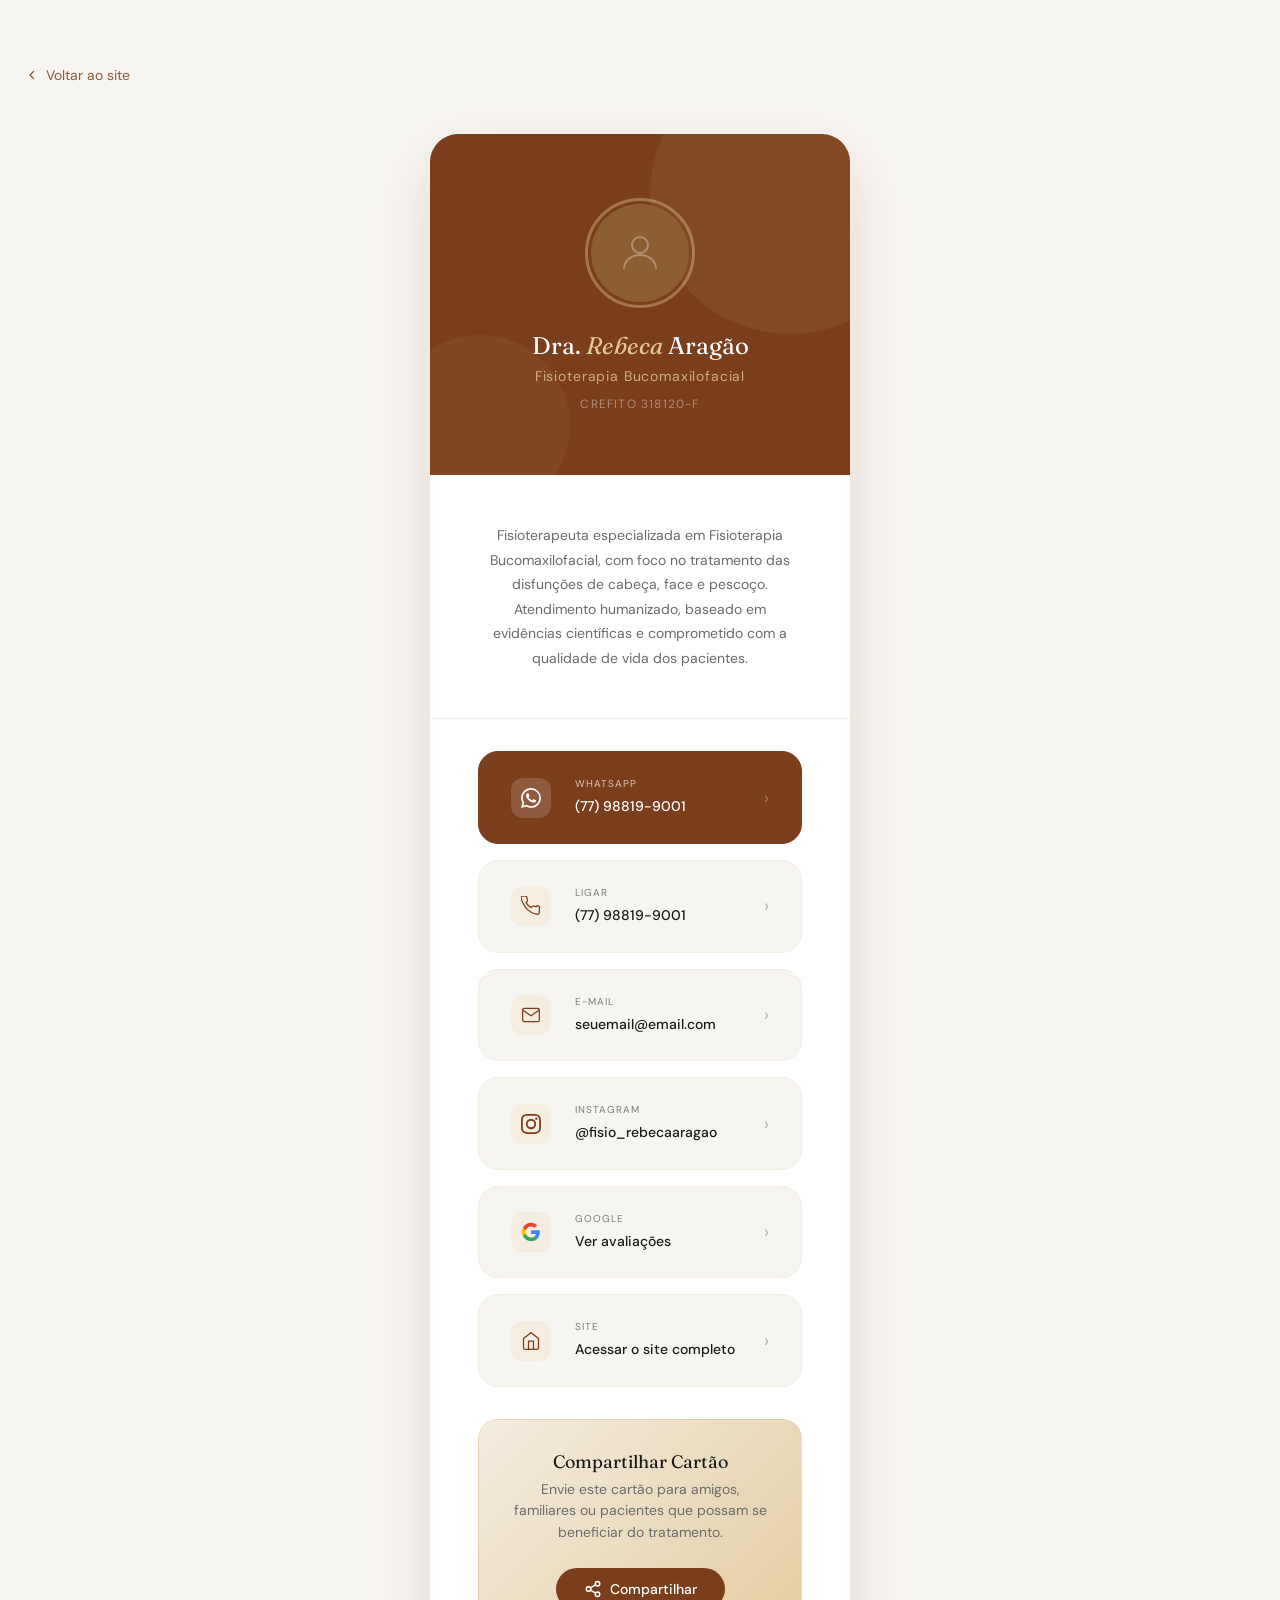
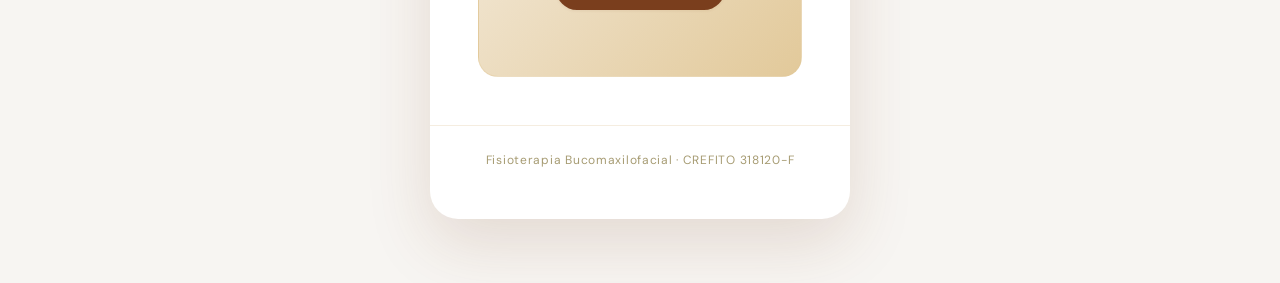
==== cartao.html @ 88ac9af7 "amostra 1" ====
<!DOCTYPE html>
<html lang="pt-BR">
<head>
  <meta charset="UTF-8" />
  <meta name="viewport" content="width=device-width, initial-scale=1.0" />
  <title>Cartão de Visita — Dra. Rebeca Aragão</title>
  <meta name="description" content="Cartão de visita virtual da Dra. Rebeca Aragão, fisioterapeuta especialista em Fisioterapia Bucomaxilofacial." />
  <link rel="preconnect" href="https://fonts.googleapis.com" />
  <link rel="preconnect" href="https://fonts.gstatic.com" crossorigin />
  <link rel="stylesheet" href="css/style.css" />

  <style>
    /* ---- Layout da página ---- */
    .card-page {
      min-height: 100svh;
      background: var(--cinza-claro);
      display: flex;
      flex-direction: column;
      align-items: center;
      justify-content: flex-start;
      padding: var(--space-2xl) var(--space-md);
    }

    .card-back {
      display: inline-flex;
      align-items: center;
      gap: 6px;
      font-size: var(--text-sm);
      color: var(--marrom-medio);
      margin-bottom: var(--space-xl);
      transition: color var(--transition-fast);
      align-self: flex-start;
    }
    .card-back:hover { color: var(--marrom); }
    .card-back svg { width: 16px; height: 16px; }

    /* ---- Card principal ---- */
    .vcard {
      width: 100%;
      max-width: 420px;
      background: var(--branco);
      border-radius: 28px;
      overflow: hidden;
      box-shadow: var(--shadow-xl);
    }

    /* Cabeçalho com foto */
    .vcard__header {
      background: var(--marrom);
      position: relative;
      padding: var(--space-2xl) var(--space-xl) 60px;
      text-align: center;
      overflow: hidden;
    }
    .vcard__header::before {
      content: '';
      position: absolute;
      top: -80px; right: -80px;
      width: 280px; height: 280px;
      border-radius: 50%;
      background: rgba(226,201,154,.08);
    }
    .vcard__header::after {
      content: '';
      position: absolute;
      bottom: -40px; left: -40px;
      width: 180px; height: 180px;
      border-radius: 50%;
      background: rgba(226,201,154,.06);
    }

    .vcard__photo-ring {
      width: 110px; height: 110px;
      border-radius: 50%;
      border: 3px solid rgba(226,201,154,.4);
      padding: 3px;
      margin: 0 auto var(--space-md);
      position: relative;
      z-index: 1;
    }
    .vcard__photo {
      width: 100%; height: 100%;
      border-radius: 50%;
      object-fit: cover;
      object-position: top center;
      background: var(--marrom-medio);
      display: flex; align-items: center; justify-content: center;
      overflow: hidden;
    }
    .vcard__photo-placeholder {
      width: 100%; height: 100%;
      display: flex; align-items: center; justify-content: center;
      color: rgba(255,255,255,.3);
    }
    .vcard__photo-placeholder svg { width: 48px; height: 48px; }

    .vcard__name {
      font-family: var(--font-titulo);
      font-size: var(--text-2xl);
      font-weight: 400;
      color: var(--branco);
      margin-bottom: 4px;
      position: relative; z-index: 1;
    }
    .vcard__name em { font-style: italic; color: var(--bege); }

    .vcard__spec {
      font-size: var(--text-sm);
      color: rgba(226,201,154,.8);
      letter-spacing: .06em;
      position: relative; z-index: 1;
      margin-bottom: 6px;
    }
    .vcard__crefito {
      font-size: var(--text-xs);
      color: rgba(255,255,255,.4);
      letter-spacing: .1em;
      position: relative; z-index: 1;
    }

    /* Bio */
    .vcard__bio {
      padding: var(--space-xl);
      border-bottom: 1px solid var(--bege-claro);
    }
    .vcard__bio p {
      font-size: var(--text-sm);
      color: var(--cinza-texto);
      line-height: 1.75;
      text-align: center;
    }

    /* Ações de contato */
    .vcard__actions {
      padding: var(--space-lg) var(--space-xl);
      display: flex;
      flex-direction: column;
      gap: var(--space-sm);
    }

    .vcard__btn {
      display: flex;
      align-items: center;
      gap: var(--space-md);
      padding: var(--space-md) var(--space-lg);
      border-radius: var(--radius-lg);
      border: 1px solid var(--bege-claro);
      background: var(--cinza-claro);
      transition: all var(--transition-normal);
      cursor: pointer;
      text-decoration: none;
      color: var(--preto-suave);
      width: 100%;
    }
    .vcard__btn:hover {
      background: var(--bege-claro);
      border-color: var(--bege);
      transform: translateY(-1px);
      box-shadow: var(--shadow-sm);
    }
    .vcard__btn--primary {
      background: var(--marrom);
      border-color: var(--marrom);
      color: var(--branco);
    }
    .vcard__btn--primary:hover {
      background: var(--marrom-medio);
      border-color: var(--marrom-medio);
    }

    .vcard__btn-icon {
      width: 40px; height: 40px;
      border-radius: var(--radius-md);
      display: flex; align-items: center; justify-content: center;
      flex-shrink: 0;
      background: rgba(255,255,255,.15);
    }
    .vcard__btn--primary .vcard__btn-icon { background: rgba(255,255,255,.15); }
    .vcard__btn:not(.vcard__btn--primary) .vcard__btn-icon {
      background: var(--bege-claro);
      color: var(--marrom);
    }
    .vcard__btn-icon svg { width: 20px; height: 20px; }

    .vcard__btn-text { flex: 1; text-align: left; }
    .vcard__btn-label {
      font-size: 10px;
      text-transform: uppercase;
      letter-spacing: .1em;
      opacity: .55;
      display: block;
      margin-bottom: 1px;
    }
    .vcard__btn--primary .vcard__btn-label { opacity: .7; }
    .vcard__btn-value {
      font-size: var(--text-sm);
      font-weight: 500;
    }
    .vcard__btn-arrow {
      opacity: .3;
      font-size: var(--text-lg);
      line-height: 1;
    }

    /* Seção compartilhar */
    .vcard__share {
      margin: 0 var(--space-xl) var(--space-xl);
      background: linear-gradient(135deg, var(--bege-claro), var(--bege));
      border-radius: var(--radius-lg);
      padding: var(--space-lg);
      text-align: center;
      border: 1px solid rgba(226,201,154,.4);
    }
    .vcard__share-title {
      font-family: var(--font-titulo);
      font-size: var(--text-lg);
      font-weight: 400;
      color: var(--preto-suave);
      margin-bottom: 6px;
    }
    .vcard__share-sub {
      font-size: var(--text-sm);
      color: var(--cinza-texto);
      margin-bottom: var(--space-md);
      line-height: 1.55;
    }
    .vcard__share-btn {
      background: var(--marrom);
      color: var(--branco);
      border: none;
      border-radius: var(--radius-full);
      padding: .75rem 1.75rem;
      font-family: var(--font-texto);
      font-size: var(--text-sm);
      font-weight: 500;
      cursor: pointer;
      display: inline-flex;
      align-items: center;
      gap: 8px;
      transition: all var(--transition-normal);
      box-shadow: var(--shadow-sm);
    }
    .vcard__share-btn:hover { background: var(--marrom-medio); transform: translateY(-1px); }
    .vcard__share-btn svg { width: 18px; height: 18px; }

    .vcard__copy-feedback {
      font-size: var(--text-xs);
      color: var(--marrom);
      margin-top: var(--space-sm);
      min-height: 18px;
      transition: opacity var(--transition-normal);
    }

    /* Rodapé do card */
    .vcard__footer {
      text-align: center;
      padding: var(--space-md) var(--space-xl) var(--space-xl);
      border-top: 1px solid var(--bege-claro);
    }
    .vcard__footer p {
      font-size: var(--text-xs);
      color: var(--oliva);
      letter-spacing: .06em;
    }
  </style>
</head>
<body>

<div class="card-page">

  <!-- Voltar -->
  <a href="index.html" class="card-back">
    <svg viewBox="0 0 24 24" fill="none" stroke="currentColor" stroke-width="2">
      <polyline points="15 18 9 12 15 6"/>
    </svg>
    Voltar ao site
  </a>

  <!-- Card -->
  <div class="vcard">

    <!-- Cabeçalho -->
    <div class="vcard__header">
      <div class="vcard__photo-ring">
        <div class="vcard__photo">
          <!--
            ════════════════════════════════════════════
            FOTO DO CARTÃO
            Substitua o <div> abaixo por:

            <img src="assets/images/foto-hero.jpg"
                 alt="Dra. Rebeca Aragão"
                 style="width:100%;height:100%;object-fit:cover;border-radius:50%;" />
            ════════════════════════════════════════════
          -->
          <div class="vcard__photo-placeholder">
            <svg viewBox="0 0 24 24" fill="none" stroke="currentColor" stroke-width="1">
              <circle cx="12" cy="8" r="4"/><path d="M4 20c0-4 3.6-7 8-7s8 3 8 7"/>
            </svg>
          </div>
        </div>
      </div>
      <h1 class="vcard__name">Dra. <em>Rebeca</em> Aragão</h1>
      <p class="vcard__spec">Fisioterapia Bucomaxilofacial</p>
      <p class="vcard__crefito">CREFITO 318120-F</p>
    </div>

    <!-- Bio -->
    <div class="vcard__bio">
      <p>
        Fisioterapeuta especializada em Fisioterapia Bucomaxilofacial, com foco no tratamento
        das disfunções de cabeça, face e pescoço. Atendimento humanizado, baseado em evidências
        científicas e comprometido com a qualidade de vida dos pacientes.
      </p>
    </div>

    <!-- Ações -->
    <div class="vcard__actions">

      <a href="http://wa.me/5577988199001" target="_blank" rel="noopener noreferrer"
         class="vcard__btn vcard__btn--primary">
        <div class="vcard__btn-icon">
          <svg viewBox="0 0 24 24" fill="white"><path d="M17.472 14.382c-.297-.149-1.758-.867-2.03-.967-.273-.099-.471-.148-.67.15-.197.297-.767.966-.94 1.164-.173.199-.347.223-.644.075-.297-.15-1.255-.463-2.39-1.475-.883-.788-1.48-1.761-1.653-2.059-.173-.297-.018-.458.13-.606.134-.133.298-.347.446-.52.149-.174.198-.298.298-.497.099-.198.05-.371-.025-.52-.075-.149-.669-1.612-.916-2.207-.242-.579-.487-.5-.669-.51-.173-.008-.371-.01-.57-.01-.198 0-.52.074-.792.372-.272.297-1.04 1.016-1.04 2.479 0 1.462 1.065 2.875 1.213 3.074.149.198 2.096 3.2 5.077 4.487.709.306 1.262.489 1.694.625.712.227 1.36.195 1.871.118.571-.085 1.758-.719 2.006-1.413.248-.694.248-1.289.173-1.413-.074-.124-.272-.198-.57-.347m-5.421 7.403h-.004a9.87 9.87 0 01-5.031-1.378l-.361-.214-3.741.982.998-3.648-.235-.374a9.86 9.86 0 01-1.51-5.26c.001-5.45 4.436-9.884 9.888-9.884 2.64 0 5.122 1.03 6.988 2.898a9.825 9.825 0 012.893 6.994c-.003 5.45-4.437 9.884-9.885 9.884m8.413-18.297A11.815 11.815 0 0012.05 0C5.495 0 .16 5.335.157 11.892c0 2.096.547 4.142 1.588 5.945L.057 24l6.305-1.654a11.882 11.882 0 005.683 1.448h.005c6.554 0 11.89-5.335 11.893-11.893a11.821 11.821 0 00-3.48-8.413z"/></svg>
        </div>
        <div class="vcard__btn-text">
          <span class="vcard__btn-label">WhatsApp</span>
          <span class="vcard__btn-value">(77) 98819-9001</span>
        </div>
        <span class="vcard__btn-arrow">›</span>
      </a>

      <a href="tel:77988199001" class="vcard__btn">
        <div class="vcard__btn-icon">
          <svg viewBox="0 0 24 24" fill="none" stroke="currentColor" stroke-width="1.5"><path d="M22 16.92v3a2 2 0 01-2.18 2 19.79 19.79 0 01-8.63-3.07A19.5 19.5 0 013.07 9.81 19.79 19.79 0 01.01 1.18 2 2 0 012 0h3a2 2 0 012 1.72c.127.96.361 1.903.7 2.81a2 2 0 01-.45 2.11L6.09 7.91a16 16 0 006 6l1.27-1.27a2 2 0 012.11-.45c.907.339 1.85.573 2.81.7A2 2 0 0122 14.92v2z"/></svg>
        </div>
        <div class="vcard__btn-text">
          <span class="vcard__btn-label">Ligar</span>
          <span class="vcard__btn-value">(77) 98819-9001</span>
        </div>
        <span class="vcard__btn-arrow">›</span>
      </a>

      <a href="mailto:seuemail@email.com" class="vcard__btn">
        <div class="vcard__btn-icon">
          <svg viewBox="0 0 24 24" fill="none" stroke="currentColor" stroke-width="1.5"><path d="M4 4h16c1.1 0 2 .9 2 2v12c0 1.1-.9 2-2 2H4c-1.1 0-2-.9-2-2V6c0-1.1.9-2 2-2z"/><polyline points="22,6 12,13 2,6"/></svg>
        </div>
        <div class="vcard__btn-text">
          <span class="vcard__btn-label">E-mail</span>
          <span class="vcard__btn-value">seuemail@email.com</span><!-- ← substitua -->
        </div>
        <span class="vcard__btn-arrow">›</span>
      </a>

      <a href="https://instagram.com/fisio_rebecaaragao" target="_blank" rel="noopener noreferrer" class="vcard__btn">
        <div class="vcard__btn-icon">
          <svg viewBox="0 0 24 24" fill="currentColor"><path d="M12 2.163c3.204 0 3.584.012 4.85.07 3.252.148 4.771 1.691 4.919 4.919.058 1.265.069 1.645.069 4.849 0 3.205-.012 3.584-.069 4.849-.149 3.225-1.664 4.771-4.919 4.919-1.266.058-1.644.07-4.85.07-3.204 0-3.584-.012-4.849-.07-3.26-.149-4.771-1.699-4.919-4.92-.058-1.265-.07-1.644-.07-4.849 0-3.204.013-3.583.07-4.849.149-3.227 1.664-4.771 4.919-4.919 1.266-.057 1.645-.069 4.849-.069zM12 0C8.741 0 8.333.014 7.053.072 2.695.272.273 2.69.073 7.052.014 8.333 0 8.741 0 12c0 3.259.014 3.668.072 4.948.2 4.358 2.618 6.78 6.98 6.98C8.333 23.986 8.741 24 12 24c3.259 0 3.668-.014 4.948-.072 4.354-.2 6.782-2.618 6.979-6.98.059-1.28.073-1.689.073-4.948 0-3.259-.014-3.667-.072-4.947-.196-4.354-2.617-6.78-6.979-6.98C15.668.014 15.259 0 12 0zm0 5.838a6.162 6.162 0 100 12.324 6.162 6.162 0 000-12.324zM12 16a4 4 0 110-8 4 4 0 010 8zm6.406-11.845a1.44 1.44 0 100 2.881 1.44 1.44 0 000-2.881z"/></svg>
        </div>
        <div class="vcard__btn-text">
          <span class="vcard__btn-label">Instagram</span>
          <span class="vcard__btn-value">@fisio_rebecaaragao</span>
        </div>
        <span class="vcard__btn-arrow">›</span>
      </a>

      <a href="https://share.google/x750evJ98upDAzn2G" target="_blank" rel="noopener noreferrer" class="vcard__btn">
        <div class="vcard__btn-icon">
          <svg viewBox="0 0 24 24" fill="currentColor"><path d="M22.56 12.25c0-.78-.07-1.53-.2-2.25H12v4.26h5.92c-.26 1.37-1.04 2.53-2.21 3.31v2.77h3.57c2.08-1.92 3.28-4.74 3.28-8.09z" fill="#4285F4"/><path d="M12 23c2.97 0 5.46-.98 7.28-2.66l-3.57-2.77c-.98.66-2.23 1.06-3.71 1.06-2.86 0-5.29-1.93-6.16-4.53H2.18v2.84C3.99 20.53 7.7 23 12 23z" fill="#34A853"/><path d="M5.84 14.09c-.22-.66-.35-1.36-.35-2.09s.13-1.43.35-2.09V7.07H2.18C1.43 8.55 1 10.22 1 12s.43 3.45 1.18 4.93l3.66-2.84z" fill="#FBBC05"/><path d="M12 5.38c1.62 0 3.06.56 4.21 1.64l3.15-3.15C17.45 2.09 14.97 1 12 1 7.7 1 3.99 3.47 2.18 7.07l3.66 2.84c.87-2.6 3.3-4.53 6.16-4.53z" fill="#EA4335"/></svg>
        </div>
        <div class="vcard__btn-text">
          <span class="vcard__btn-label">Google</span>
          <span class="vcard__btn-value">Ver avaliações</span>
        </div>
        <span class="vcard__btn-arrow">›</span>
      </a>

      <a href="index.html" class="vcard__btn">
        <div class="vcard__btn-icon">
          <svg viewBox="0 0 24 24" fill="none" stroke="currentColor" stroke-width="1.5"><path d="M3 9l9-7 9 7v11a2 2 0 01-2 2H5a2 2 0 01-2-2z"/><polyline points="9 22 9 12 15 12 15 22"/></svg>
        </div>
        <div class="vcard__btn-text">
          <span class="vcard__btn-label">Site</span>
          <span class="vcard__btn-value">Acessar o site completo</span>
        </div>
        <span class="vcard__btn-arrow">›</span>
      </a>

    </div><!-- /vcard__actions -->

    <!-- Compartilhar -->
    <div class="vcard__share">
      <h2 class="vcard__share-title">Compartilhar Cartão</h2>
      <p class="vcard__share-sub">
        Envie este cartão para amigos, familiares ou pacientes que possam se beneficiar do tratamento.
      </p>
      <button class="vcard__share-btn" id="share-btn" aria-label="Compartilhar cartão">
        <svg viewBox="0 0 24 24" fill="none" stroke="currentColor" stroke-width="2">
          <circle cx="18" cy="5" r="3"/><circle cx="6" cy="12" r="3"/><circle cx="18" cy="19" r="3"/>
          <line x1="8.59" y1="13.51" x2="15.42" y2="17.49"/>
          <line x1="15.41" y1="6.51" x2="8.59" y2="10.49"/>
        </svg>
        Compartilhar
      </button>
      <p class="vcard__copy-feedback" id="copy-feedback" aria-live="polite"></p>
    </div>

    <!-- Rodapé do card -->
    <div class="vcard__footer">
      <p>Fisioterapia Bucomaxilofacial · CREFITO 318120-F</p>
    </div>

  </div><!-- /vcard -->

</div><!-- /card-page -->

<script>
  const shareBtn = document.getElementById('share-btn');
  const feedback = document.getElementById('copy-feedback');
  // URL deste cartão — substitua pela URL real
  const cardUrl  = 'https://www.seusite.com.br/cartao.html';

  shareBtn.addEventListener('click', async () => {
    // Web Share API (nativa do celular)
    if (navigator.share) {
      try {
        await navigator.share({
          title: 'Dra. Rebeca Aragão — Fisioterapia Bucomaxilofacial',
          text:  'Conheça o cartão de visita virtual da Dra. Rebeca Aragão, especialista em Fisioterapia Bucomaxilofacial.',
          url:   cardUrl,
        });
      } catch (e) {
        // Usuário cancelou — silencioso
      }
      return;
    }

    // Fallback: copiar link
    try {
      await navigator.clipboard.writeText(cardUrl);
      feedback.textContent = '✓ Link copiado! Agora é só colar e compartilhar.';
    } catch {
      // Fallback para browsers sem clipboard API
      const ta = document.createElement('textarea');
      ta.value = cardUrl;
      ta.style.position = 'fixed';
      ta.style.opacity = '0';
      document.body.appendChild(ta);
      ta.select();
      document.execCommand('copy');
      ta.remove();
      feedback.textContent = '✓ Link copiado!';
    }
    setTimeout(() => { feedback.textContent = ''; }, 3500);
  });
</script>

</body>
</html>
---- css/style.css ----
/* ============================================================
   VARIÁVEIS GLOBAIS & RESET
   ============================================================ */
@import url('https://fonts.googleapis.com/css2?family=Fraunces:ital,opsz,wght@0,9..144,300;0,9..144,400;0,9..144,500;1,9..144,300;1,9..144,400&family=DM+Sans:ital,wght@0,300;0,400;0,500;1,300&display=swap');

:root {
  --marrom: #7A3E1D;
  --marrom-medio: #8B5E34;
  --terracota: #955A3C;
  --oliva: #A69B72;
  --bege: #E2C99A;
  --bege-claro: #F5EDE0;
  --branco: #FFFFFF;
  --cinza-claro: #F7F5F2;
  --cinza-texto: #6B6B6B;
  --preto-suave: #1A1A1A;

  --font-titulo: 'Fraunces', Georgia, serif;
  --font-texto: 'DM Sans', system-ui, sans-serif;

  --text-xs: 0.75rem;
  --text-sm: 0.875rem;
  --text-base: 1rem;
  --text-lg: 1.125rem;
  --text-xl: 1.25rem;
  --text-2xl: 1.5rem;
  --text-3xl: 1.875rem;
  --text-4xl: 2.25rem;
  --text-5xl: 3rem;

  --space-xs: 0.5rem;
  --space-sm: 1rem;
  --space-md: 1.5rem;
  --space-lg: 2rem;
  --space-xl: 3rem;
  --space-2xl: 4rem;
  --space-3xl: 6rem;
  --space-4xl: 8rem;

  --radius-sm: 6px;
  --radius-md: 12px;
  --radius-lg: 20px;
  --radius-xl: 32px;
  --radius-full: 9999px;

  --shadow-sm: 0 1px 3px rgba(122, 62, 29, .08);
  --shadow-md: 0 4px 16px rgba(122, 62, 29, .10), 0 2px 6px rgba(0, 0, 0, .06);
  --shadow-lg: 0 12px 40px rgba(122, 62, 29, .13), 0 4px 12px rgba(0, 0, 0, .08);
  --shadow-xl: 0 24px 64px rgba(122, 62, 29, .15);

  --transition-fast: 150ms ease;
  --transition-normal: 300ms ease;
  --transition-slow: 500ms ease;

  --max-width: 1200px;
  --nav-height: 70px;
}

*,
*::before,
*::after {
  box-sizing: border-box;
  margin: 0;
  padding: 0;
}

html {
  scroll-behavior: smooth;
  font-size: 16px;
  -webkit-text-size-adjust: 100%;
}

body {
  font-family: var(--font-texto);
  color: var(--preto-suave);
  background: var(--branco);
  line-height: 1.6;
  overflow-x: hidden;
}

img {
  max-width: 100%;
  height: auto;
  display: block;
}

a {
  color: inherit;
  text-decoration: none;
}

ul,
ol {
  list-style: none;
}

button {
  cursor: pointer;
  border: none;
  background: none;
  font-family: inherit;
}

h1,
h2,
h3,
h4 {
  font-family: var(--font-titulo);
  line-height: 1.15;
  color: var(--preto-suave);
}

p {
  color: var(--cinza-texto);
  line-height: 1.75;
}

.container {
  width: 100%;
  max-width: var(--max-width);
  margin: 0 auto;
  padding: 0 var(--space-lg);
}

.section {
  padding: var(--space-4xl) 0;
}

.section-eyebrow {
  font-size: var(--text-xs);
  font-weight: 500;
  letter-spacing: 0.18em;
  text-transform: uppercase;
  color: var(--oliva);
  display: block;
  margin-bottom: var(--space-sm);
}

.section-title {
  font-family: var(--font-titulo);
  font-size: clamp(var(--text-3xl), 4vw, var(--text-5xl));
  font-weight: 400;
  margin-bottom: var(--space-md);
}

.section-subtitle {
  font-size: var(--text-lg);
  color: var(--cinza-texto);
  line-height: 1.7;
}

/* Botões */
.btn {
  display: inline-flex;
  align-items: center;
  gap: var(--space-xs);
  font-family: var(--font-texto);
  font-size: var(--text-sm);
  font-weight: 500;
  letter-spacing: 0.02em;
  padding: 0.875rem 1.75rem;
  border-radius: var(--radius-full);
  transition: all var(--transition-normal);
  position: relative;
  overflow: hidden;
  white-space: nowrap;
  cursor: pointer;
}

.btn-primary {
  background: var(--marrom);
  color: var(--branco);
  box-shadow: var(--shadow-md);
}

.btn-primary:hover {
  background: var(--marrom-medio);
  box-shadow: var(--shadow-lg);
  transform: translateY(-2px);
}

.btn-outline {
  background: transparent;
  color: var(--marrom);
  border: 1.5px solid var(--marrom);
}

.btn-outline:hover {
  background: var(--marrom);
  color: var(--branco);
  transform: translateY(-2px);
}

.btn-ghost {
  background: rgba(255, 255, 255, .12);
  color: var(--branco);
  border: 1.5px solid rgba(255, 255, 255, .35);
}

.btn-ghost:hover {
  background: rgba(255, 255, 255, .22);
  transform: translateY(-2px);
}

/* Ripple */
.btn .ripple {
  position: absolute;
  border-radius: 50%;
  background: rgba(255, 255, 255, .3);
  transform: scale(0);
  animation: ripple-anim .55s linear;
  pointer-events: none;
}

@keyframes ripple-anim {
  to {
    transform: scale(4);
    opacity: 0;
  }
}

.divider-line {
  width: 40px;
  height: 2px;
  background: var(--bege);
  border-radius: 2px;
  margin: var(--space-md) 0;
}

/* Scroll reveal */
.reveal {
  opacity: 0;
  transform: translateY(24px);
  transition: opacity .65s ease, transform .65s ease;
}

.reveal.visible {
  opacity: 1;
  transform: none;
}

.reveal-delay-1 {
  transition-delay: .1s;
}

.reveal-delay-2 {
  transition-delay: .2s;
}

.reveal-delay-3 {
  transition-delay: .3s;
}

.reveal-delay-4 {
  transition-delay: .4s;
}

.reveal-delay-5 {
  transition-delay: .5s;
}

/* WhatsApp flutuante */
.whatsapp-fab {
  position: fixed;
  bottom: 28px;
  right: 24px;
  z-index: 900;
  width: 56px;
  height: 56px;
  background: #25D366;
  border-radius: 50%;
  display: flex;
  align-items: center;
  justify-content: center;
  box-shadow: 0 4px 20px rgba(37, 211, 102, .4), 0 2px 8px rgba(0, 0, 0, .15);
  transition: transform var(--transition-normal), box-shadow var(--transition-normal);
  animation: fab-in .6s cubic-bezier(0.34, 1.56, 0.64, 1) both;
}

.whatsapp-fab:hover {
  transform: scale(1.1);
  box-shadow: 0 8px 28px rgba(37, 211, 102, .5), 0 4px 12px rgba(0, 0, 0, .18);
}

.whatsapp-fab svg {
  width: 28px;
  height: 28px;
}

.whatsapp-fab::before {
  content: '';
  position: absolute;
  inset: 0;
  border-radius: 50%;
  background: #25D366;
  animation: fab-pulse 2.5s ease-out infinite;
}

@keyframes fab-pulse {
  0% {
    transform: scale(1);
    opacity: .6;
  }

  70% {
    transform: scale(1.5);
    opacity: 0;
  }

  100% {
    opacity: 0;
  }
}

@keyframes fab-in {
  from {
    transform: scale(0) translateY(20px);
    opacity: 0;
  }

  to {
    transform: scale(1) translateY(0);
    opacity: 1;
  }
}

/* Reduced motion */
@media (prefers-reduced-motion: reduce) {

  *,
  *::before,
  *::after {
    animation-duration: .01ms !important;
    transition-duration: .01ms !important;
  }

  html {
    scroll-behavior: auto;
  }
}

@media (max-width: 768px) {
  .container {
    padding: 0 var(--space-md);
  }

  .section {
    padding: var(--space-3xl) 0;
  }

  :root {
    --nav-height: 64px;
  }
}

@media (max-width: 480px) {
  .container {
    padding: 0 1.25rem;
  }
}
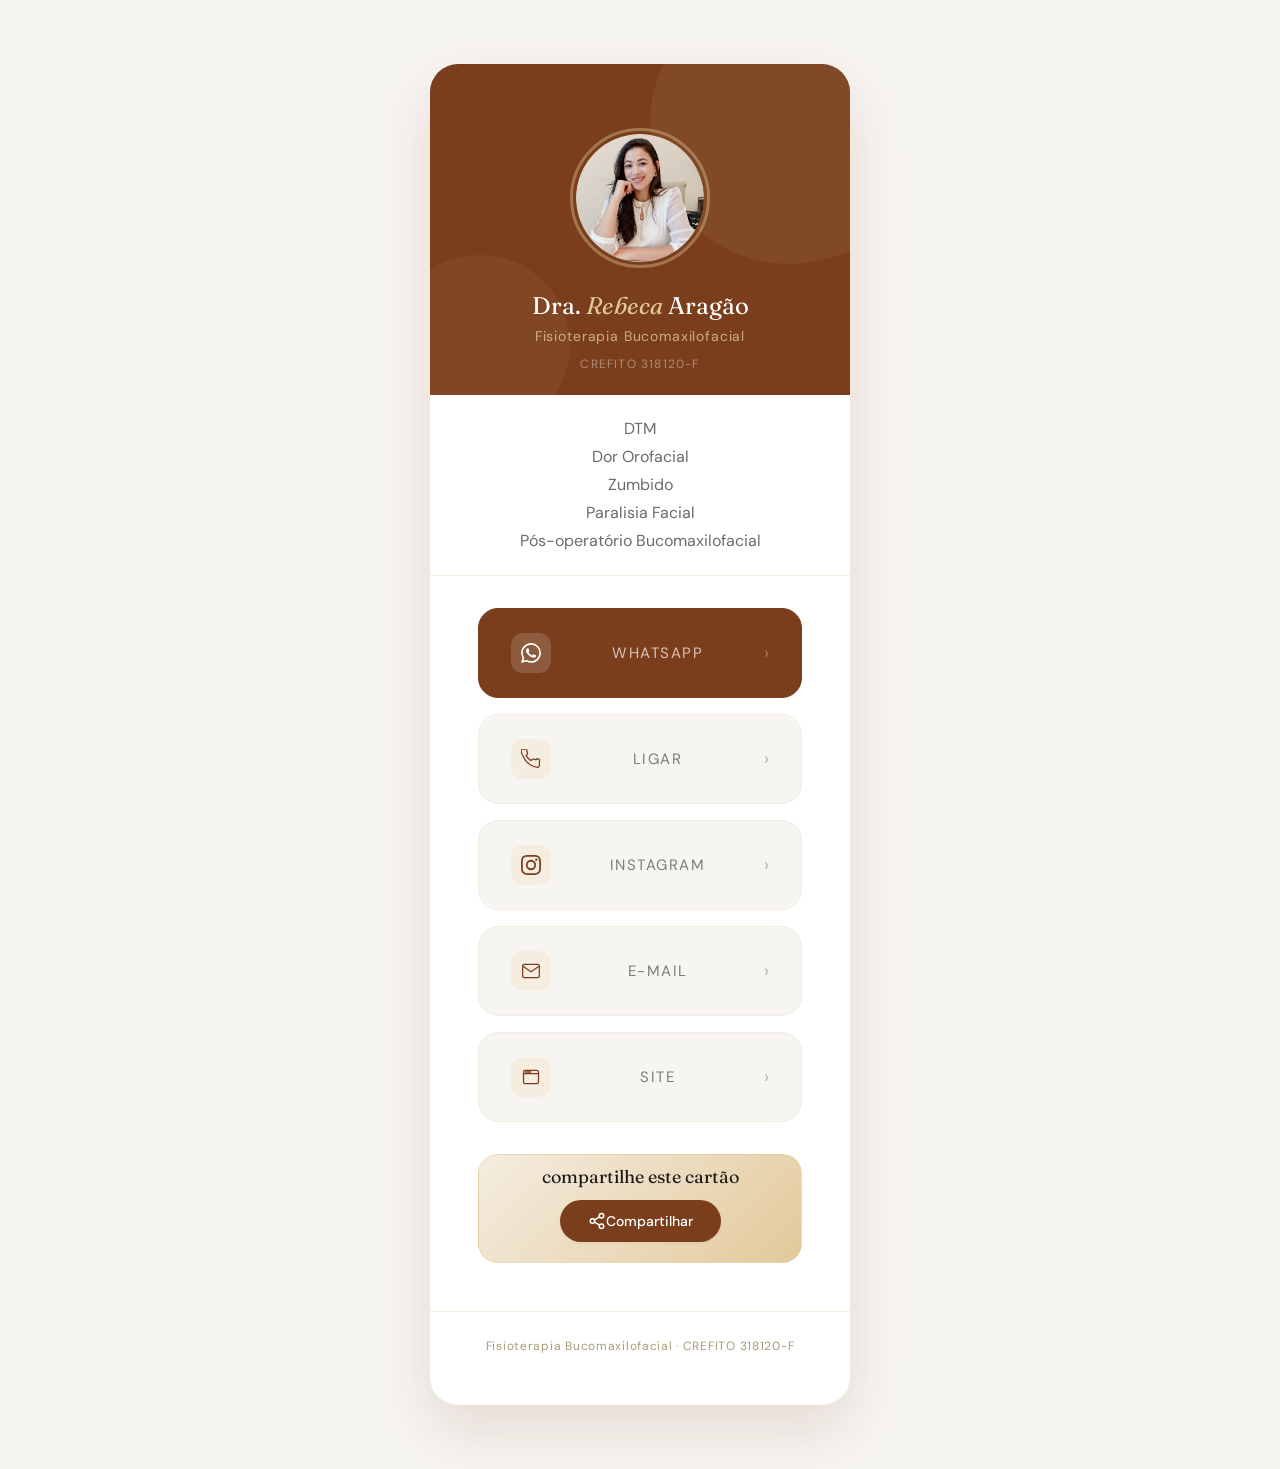
==== commit c4ded6ee: "amostra 4" ====
--- a/cartao.html
+++ b/cartao.html
@@ -1,10 +1,12 @@
 <!DOCTYPE html>
 <html lang="pt-BR">
+
 <head>
   <meta charset="UTF-8" />
   <meta name="viewport" content="width=device-width, initial-scale=1.0" />
   <title>Cartão de Visita — Dra. Rebeca Aragão</title>
-  <meta name="description" content="Cartão de visita virtual da Dra. Rebeca Aragão, fisioterapeuta especialista em Fisioterapia Bucomaxilofacial." />
+  <meta name="description"
+    content="Cartão de visita virtual da Dra. Rebeca Aragão, fisioterapeuta especialista em Fisioterapia Bucomaxilofacial." />
   <link rel="preconnect" href="https://fonts.googleapis.com" />
   <link rel="preconnect" href="https://fonts.gstatic.com" crossorigin />
   <link rel="stylesheet" href="css/style.css" />
@@ -31,8 +33,15 @@
       transition: color var(--transition-fast);
       align-self: flex-start;
     }
-    .card-back:hover { color: var(--marrom); }
-    .card-back svg { width: 16px; height: 16px; }
+
+    .card-back:hover {
+      color: var(--marrom);
+    }
+
+    .card-back svg {
+      width: 16px;
+      height: 16px;
+    }
 
     /* ---- Card principal ---- */
     .vcard {
@@ -48,51 +57,70 @@
     .vcard__header {
       background: var(--marrom);
       position: relative;
-      padding: var(--space-2xl) var(--space-xl) 60px;
+      padding: var(--space-2xl) var(--space-xl) 20px;
       text-align: center;
       overflow: hidden;
     }
+
     .vcard__header::before {
       content: '';
       position: absolute;
-      top: -80px; right: -80px;
-      width: 280px; height: 280px;
+      top: -80px;
+      right: -80px;
+      width: 280px;
+      height: 280px;
       border-radius: 50%;
-      background: rgba(226,201,154,.08);
-    }
+      background: rgba(226, 201, 154, .08);
+    }
+
     .vcard__header::after {
       content: '';
       position: absolute;
-      bottom: -40px; left: -40px;
-      width: 180px; height: 180px;
+      bottom: -40px;
+      left: -40px;
+      width: 180px;
+      height: 180px;
       border-radius: 50%;
-      background: rgba(226,201,154,.06);
+      background: rgba(226, 201, 154, .06);
     }
 
     .vcard__photo-ring {
-      width: 110px; height: 110px;
+      width: 140px;
+      height: 140px;
       border-radius: 50%;
-      border: 3px solid rgba(226,201,154,.4);
+      border: 3px solid rgba(226, 201, 154, .4);
       padding: 3px;
       margin: 0 auto var(--space-md);
       position: relative;
       z-index: 1;
     }
+
     .vcard__photo {
-      width: 100%; height: 100%;
+      width: 100%;
+      height: 100%;
       border-radius: 50%;
       object-fit: cover;
       object-position: top center;
       background: var(--marrom-medio);
-      display: flex; align-items: center; justify-content: center;
+      display: flex;
+      align-items: center;
+      justify-content: center;
       overflow: hidden;
     }
+
     .vcard__photo-placeholder {
-      width: 100%; height: 100%;
-      display: flex; align-items: center; justify-content: center;
-      color: rgba(255,255,255,.3);
-    }
-    .vcard__photo-placeholder svg { width: 48px; height: 48px; }
+      width: 100%;
+      height: 100%;
+      display: flex;
+      align-items: center;
+      justify-content: center;
+      color: rgba(255, 255, 255, .3);
+    }
+
+    .vcard__photo-placeholder svg {
+      width: 48px;
+      height: 48px;
+    }
 
     .vcard__name {
       font-family: var(--font-titulo);
@@ -100,31 +128,40 @@
       font-weight: 400;
       color: var(--branco);
       margin-bottom: 4px;
-      position: relative; z-index: 1;
-    }
-    .vcard__name em { font-style: italic; color: var(--bege); }
+      position: relative;
+      z-index: 1;
+    }
+
+    .vcard__name em {
+      font-style: italic;
+      color: var(--bege);
+    }
 
     .vcard__spec {
       font-size: var(--text-sm);
-      color: rgba(226,201,154,.8);
+      color: rgba(226, 201, 154, .8);
       letter-spacing: .06em;
-      position: relative; z-index: 1;
+      position: relative;
+      z-index: 1;
       margin-bottom: 6px;
     }
+
     .vcard__crefito {
       font-size: var(--text-xs);
-      color: rgba(255,255,255,.4);
+      color: rgba(255, 255, 255, .4);
       letter-spacing: .1em;
-      position: relative; z-index: 1;
+      position: relative;
+      z-index: 1;
     }
 
     /* Bio */
     .vcard__bio {
-      padding: var(--space-xl);
+      padding: 20px;
       border-bottom: 1px solid var(--bege-claro);
     }
-    .vcard__bio p {
-      font-size: var(--text-sm);
+
+    #itens {
+      font-size: 1rem;
       color: var(--cinza-texto);
       line-height: 1.75;
       text-align: center;
@@ -152,50 +189,74 @@
       color: var(--preto-suave);
       width: 100%;
     }
+
     .vcard__btn:hover {
       background: var(--bege-claro);
       border-color: var(--bege);
       transform: translateY(-1px);
       box-shadow: var(--shadow-sm);
     }
+
     .vcard__btn--primary {
       background: var(--marrom);
       border-color: var(--marrom);
       color: var(--branco);
     }
+
     .vcard__btn--primary:hover {
       background: var(--marrom-medio);
       border-color: var(--marrom-medio);
     }
 
     .vcard__btn-icon {
-      width: 40px; height: 40px;
+      width: 40px;
+      height: 40px;
       border-radius: var(--radius-md);
-      display: flex; align-items: center; justify-content: center;
+      display: flex;
+      align-items: center;
+      justify-content: center;
       flex-shrink: 0;
-      background: rgba(255,255,255,.15);
-    }
-    .vcard__btn--primary .vcard__btn-icon { background: rgba(255,255,255,.15); }
+      background: rgba(255, 255, 255, .15);
+    }
+
+    .vcard__btn--primary .vcard__btn-icon {
+      background: rgba(255, 255, 255, .15);
+    }
+
     .vcard__btn:not(.vcard__btn--primary) .vcard__btn-icon {
       background: var(--bege-claro);
       color: var(--marrom);
     }
-    .vcard__btn-icon svg { width: 20px; height: 20px; }
-
-    .vcard__btn-text { flex: 1; text-align: left; }
+
+    .vcard__btn-icon svg {
+      width: 20px;
+      height: 20px;
+    }
+
+    .vcard__btn-text {
+      flex: 1;
+      text-align: left;
+    }
+
     .vcard__btn-label {
-      font-size: 10px;
+      font-size: 15px;
+      text-align: center;
       text-transform: uppercase;
       letter-spacing: .1em;
       opacity: .55;
       display: block;
       margin-bottom: 1px;
     }
-    .vcard__btn--primary .vcard__btn-label { opacity: .7; }
+
+    .vcard__btn--primary .vcard__btn-label {
+      opacity: .7;
+    }
+
     .vcard__btn-value {
       font-size: var(--text-sm);
       font-weight: 500;
     }
+
     .vcard__btn-arrow {
       opacity: .3;
       font-size: var(--text-lg);
@@ -207,23 +268,19 @@
       margin: 0 var(--space-xl) var(--space-xl);
       background: linear-gradient(135deg, var(--bege-claro), var(--bege));
       border-radius: var(--radius-lg);
-      padding: var(--space-lg);
+      padding: none;
       text-align: center;
-      border: 1px solid rgba(226,201,154,.4);
-    }
+      border: 1px solid rgba(226, 201, 154, .4);
+    }
+
     .vcard__share-title {
       font-family: var(--font-titulo);
       font-size: var(--text-lg);
       font-weight: 400;
       color: var(--preto-suave);
-      margin-bottom: 6px;
-    }
-    .vcard__share-sub {
-      font-size: var(--text-sm);
-      color: var(--cinza-texto);
-      margin-bottom: var(--space-md);
-      line-height: 1.55;
-    }
+      margin: 12px;
+    }
+
     .vcard__share-btn {
       background: var(--marrom);
       color: var(--branco);
@@ -236,20 +293,21 @@
       cursor: pointer;
       display: inline-flex;
       align-items: center;
-      gap: 8px;
       transition: all var(--transition-normal);
       box-shadow: var(--shadow-sm);
-    }
-    .vcard__share-btn:hover { background: var(--marrom-medio); transform: translateY(-1px); }
-    .vcard__share-btn svg { width: 18px; height: 18px; }
-
-    .vcard__copy-feedback {
-      font-size: var(--text-xs);
-      color: var(--marrom);
-      margin-top: var(--space-sm);
-      min-height: 18px;
-      transition: opacity var(--transition-normal);
-    }
+      margin-bottom: 20px;
+    }
+
+    .vcard__share-btn:hover {
+      background: var(--marrom-medio);
+      transform: translateY(-1px);
+    }
+
+    .vcard__share-btn svg {
+      width: 18px;
+      height: 18px;
+    }
+
 
     /* Rodapé do card */
     .vcard__footer {
@@ -257,6 +315,7 @@
       padding: var(--space-md) var(--space-xl) var(--space-xl);
       border-top: 1px solid var(--bege-claro);
     }
+
     .vcard__footer p {
       font-size: var(--text-xs);
       color: var(--oliva);
@@ -264,194 +323,186 @@
     }
   </style>
 </head>
+
 <body>
 
-<div class="card-page">
-
-  <!-- Voltar -->
-  <a href="index.html" class="card-back">
-    <svg viewBox="0 0 24 24" fill="none" stroke="currentColor" stroke-width="2">
-      <polyline points="15 18 9 12 15 6"/>
-    </svg>
-    Voltar ao site
-  </a>
-
-  <!-- Card -->
-  <div class="vcard">
-
-    <!-- Cabeçalho -->
-    <div class="vcard__header">
-      <div class="vcard__photo-ring">
-        <div class="vcard__photo">
-          <!--
-            ════════════════════════════════════════════
-            FOTO DO CARTÃO
-            Substitua o <div> abaixo por:
-
-            <img src="assets/images/foto-hero.jpg"
-                 alt="Dra. Rebeca Aragão"
-                 style="width:100%;height:100%;object-fit:cover;border-radius:50%;" />
-            ════════════════════════════════════════════
-          -->
-          <div class="vcard__photo-placeholder">
-            <svg viewBox="0 0 24 24" fill="none" stroke="currentColor" stroke-width="1">
-              <circle cx="12" cy="8" r="4"/><path d="M4 20c0-4 3.6-7 8-7s8 3 8 7"/>
+  <div class="card-page">
+    <!-- Card -->
+    <div class="vcard">
+
+      <!-- Cabeçalho -->
+      <div class="vcard__header">
+        <div class="vcard__photo-ring">
+          <div class="vcard__photo">
+
+            <img src="assets/images/04.jpeg" alt="Dra. Rebeca Aragão"
+              style="width:100%;height:100%;object-fit:cover;border-radius:50%;" />
+
+            <div class="vcard__photo-placeholder">
+              <circle cx="12" cy="8" r="4" />
+              <path d="M4 20c0-4 3.6-7 8-7s8 3 8 7" />
+              </svg>
+            </div>
+          </div>
+        </div>
+        <h1 class="vcard__name">Dra. <em>Rebeca</em> Aragão</h1>
+        <p class="vcard__spec">Fisioterapia Bucomaxilofacial</p>
+        <p class="vcard__crefito">CREFITO 318120-F</p>
+      </div>
+
+      <!-- Bio -->
+      <div class="vcard__bio">
+        <p>
+        <div id="itens">DTM</div>
+        <div id="itens">Dor Orofacial</div>
+        <div id="itens">Zumbido</div>
+        <div id="itens">Paralisia Facial</div>
+        <div id="itens">Pós-operatório Bucomaxilofacial</div>
+        </p>
+      </div>
+
+      <!-- Ações -->
+      <div class="vcard__actions">
+
+        <a href="http://wa.me/5577988199001" target="_blank" rel="noopener noreferrer"
+          class="vcard__btn vcard__btn--primary">
+          <div class="vcard__btn-icon">
+            <svg viewBox="0 0 24 24" fill="white">
+              <path
+                d="M17.472 14.382c-.297-.149-1.758-.867-2.03-.967-.273-.099-.471-.148-.67.15-.197.297-.767.966-.94 1.164-.173.199-.347.223-.644.075-.297-.15-1.255-.463-2.39-1.475-.883-.788-1.48-1.761-1.653-2.059-.173-.297-.018-.458.13-.606.134-.133.298-.347.446-.52.149-.174.198-.298.298-.497.099-.198.05-.371-.025-.52-.075-.149-.669-1.612-.916-2.207-.242-.579-.487-.5-.669-.51-.173-.008-.371-.01-.57-.01-.198 0-.52.074-.792.372-.272.297-1.04 1.016-1.04 2.479 0 1.462 1.065 2.875 1.213 3.074.149.198 2.096 3.2 5.077 4.487.709.306 1.262.489 1.694.625.712.227 1.36.195 1.871.118.571-.085 1.758-.719 2.006-1.413.248-.694.248-1.289.173-1.413-.074-.124-.272-.198-.57-.347m-5.421 7.403h-.004a9.87 9.87 0 01-5.031-1.378l-.361-.214-3.741.982.998-3.648-.235-.374a9.86 9.86 0 01-1.51-5.26c.001-5.45 4.436-9.884 9.888-9.884 2.64 0 5.122 1.03 6.988 2.898a9.825 9.825 0 012.893 6.994c-.003 5.45-4.437 9.884-9.885 9.884m8.413-18.297A11.815 11.815 0 0012.05 0C5.495 0 .16 5.335.157 11.892c0 2.096.547 4.142 1.588 5.945L.057 24l6.305-1.654a11.882 11.882 0 005.683 1.448h.005c6.554 0 11.89-5.335 11.893-11.893a11.821 11.821 0 00-3.48-8.413z" />
             </svg>
           </div>
-        </div>
+          <div class="vcard__btn-text">
+            <span class="vcard__btn-label">WhatsApp</span>
+          </div>
+          <span class="vcard__btn-arrow">›</span>
+        </a>
+
+        <a href="tel:77988199001" class="vcard__btn">
+          <div class="vcard__btn-icon">
+            <svg viewBox="0 0 24 24" fill="none" stroke="currentColor" stroke-width="1.5">
+              <path
+                d="M22 16.92v3a2 2 0 01-2.18 2 19.79 19.79 0 01-8.63-3.07A19.5 19.5 0 013.07 9.81 19.79 19.79 0 01.01 1.18 2 2 0 012 0h3a2 2 0 012 1.72c.127.96.361 1.903.7 2.81a2 2 0 01-.45 2.11L6.09 7.91a16 16 0 006 6l1.27-1.27a2 2 0 012.11-.45c.907.339 1.85.573 2.81.7A2 2 0 0122 14.92v2z" />
+            </svg>
+          </div>
+          <div class="vcard__btn-text">
+            <span class="vcard__btn-label">Ligar</span>
+          </div>
+          <span class="vcard__btn-arrow">›</span>
+        </a>
+
+        <a href="https://instagram.com/fisio_rebecaaragao" target="_blank" rel="noopener noreferrer" class="vcard__btn">
+          <div class="vcard__btn-icon">
+            <svg viewBox="0 0 24 24" fill="currentColor">
+              <path
+                d="M12 2.163c3.204 0 3.584.012 4.85.07 3.252.148 4.771 1.691 4.919 4.919.058 1.265.069 1.645.069 4.849 0 3.205-.012 3.584-.069 4.849-.149 3.225-1.664 4.771-4.919 4.919-1.266.058-1.644.07-4.85.07-3.204 0-3.584-.012-4.849-.07-3.26-.149-4.771-1.699-4.919-4.92-.058-1.265-.07-1.644-.07-4.849 0-3.204.013-3.583.07-4.849.149-3.227 1.664-4.771 4.919-4.919 1.266-.057 1.645-.069 4.849-.069zM12 0C8.741 0 8.333.014 7.053.072 2.695.272.273 2.69.073 7.052.014 8.333 0 8.741 0 12c0 3.259.014 3.668.072 4.948.2 4.358 2.618 6.78 6.98 6.98C8.333 23.986 8.741 24 12 24c3.259 0 3.668-.014 4.948-.072 4.354-.2 6.782-2.618 6.979-6.98.059-1.28.073-1.689.073-4.948 0-3.259-.014-3.667-.072-4.947-.196-4.354-2.617-6.78-6.979-6.98C15.668.014 15.259 0 12 0zm0 5.838a6.162 6.162 0 100 12.324 6.162 6.162 0 000-12.324zM12 16a4 4 0 110-8 4 4 0 010 8zm6.406-11.845a1.44 1.44 0 100 2.881 1.44 1.44 0 000-2.881z" />
+            </svg>
+          </div>
+          <div class="vcard__btn-text">
+            <span class="vcard__btn-label">Instagram</span>
+          </div>
+          <span class="vcard__btn-arrow">›</span>
+        </a>
+
+        <a href="https://mail.google.com/mail/?view=cm&fs=1&to=rebecaaragao.fisio@gmail.com&su=Gostaria%20de%20saber%20mais%20sobre%20a%20fisioterapia%20bucomaxilofacial&body=Olá,%20Rebeca!%0A%0ATenho%20interesse%20em%20conhecer%20mais%20sobre%20o%20tratamento%20de%20fisioterapia%20bucomaxilofacial.%20Gostaria%20de%20entender%20como%20funciona%20o%20tratamento,%20quais%20são%20as%20indicações%20e%20como%20posso%20agendar%20uma%20avaliação.%0A%0AFico%20no%20aguardo!"
+          target="_blank" class="vcard__btn">
+          <div class="vcard__btn-icon">
+            <svg viewBox="0 0 24 24" fill="none" stroke="currentColor" stroke-width="1.5">
+              <path d="M4 4h16c1.1 0 2 .9 2 2v12c0 1.1-.9 2-2 2H4c-1.1 0-2-.9-2-2V6c0-1.1.9-2 2-2z" />
+              <polyline points="22,6 12,13 2,6" />
+            </svg>
+          </div>
+          <div class="vcard__btn-text">
+            <span class="vcard__btn-label">E-mail</span>
+          </div>
+          <span class="vcard__btn-arrow">›</span>
+        </a>
+
+
+        <a href="index.html" class="vcard__btn">
+          <div class="vcard__btn-icon">
+            <svg viewBox="0 0 24 24" fill="none" stroke="currentColor" stroke-width="1.5" stroke-linecap="round"
+              stroke-linejoin="round">
+              <rect x="3" y="4" width="18" height="16" rx="2" />
+              <path d="M3 8h18" />
+              <circle cx="6" cy="6" r="0.5" fill="currentColor" />
+              <circle cx="8.5" cy="6" r="0.5" fill="currentColor" />
+              <circle cx="11" cy="6" r="0.5" fill="currentColor" />
+            </svg>
+          </div>
+          <div class="vcard__btn-text">
+            <span class="vcard__btn-label">Site</span>
+          </div>
+          <span class="vcard__btn-arrow">›</span>
+        </a>
+
+      </div><!-- /vcard__actions -->
+
+      <!-- Compartilhar -->
+      <div class="vcard__share">
+        <h2 class="vcard__share-title">compartilhe este cartão</h2>
+        <button class="vcard__share-btn" id="share-btn" aria-label="Compartilhar cartão">
+          <svg viewBox="0 0 24 24" fill="none" stroke="currentColor" stroke-width="2">
+            <circle cx="18" cy="5" r="3" />
+            <circle cx="6" cy="12" r="3" />
+            <circle cx="18" cy="19" r="3" />
+            <line x1="8.59" y1="13.51" x2="15.42" y2="17.49" />
+            <line x1="15.41" y1="6.51" x2="8.59" y2="10.49" />
+          </svg>
+          Compartilhar
+        </button>
       </div>
-      <h1 class="vcard__name">Dra. <em>Rebeca</em> Aragão</h1>
-      <p class="vcard__spec">Fisioterapia Bucomaxilofacial</p>
-      <p class="vcard__crefito">CREFITO 318120-F</p>
-    </div>
-
-    <!-- Bio -->
-    <div class="vcard__bio">
-      <p>
-        Fisioterapeuta especializada em Fisioterapia Bucomaxilofacial, com foco no tratamento
-        das disfunções de cabeça, face e pescoço. Atendimento humanizado, baseado em evidências
-        científicas e comprometido com a qualidade de vida dos pacientes.
-      </p>
-    </div>
-
-    <!-- Ações -->
-    <div class="vcard__actions">
-
-      <a href="http://wa.me/5577988199001" target="_blank" rel="noopener noreferrer"
-         class="vcard__btn vcard__btn--primary">
-        <div class="vcard__btn-icon">
-          <svg viewBox="0 0 24 24" fill="white"><path d="M17.472 14.382c-.297-.149-1.758-.867-2.03-.967-.273-.099-.471-.148-.67.15-.197.297-.767.966-.94 1.164-.173.199-.347.223-.644.075-.297-.15-1.255-.463-2.39-1.475-.883-.788-1.48-1.761-1.653-2.059-.173-.297-.018-.458.13-.606.134-.133.298-.347.446-.52.149-.174.198-.298.298-.497.099-.198.05-.371-.025-.52-.075-.149-.669-1.612-.916-2.207-.242-.579-.487-.5-.669-.51-.173-.008-.371-.01-.57-.01-.198 0-.52.074-.792.372-.272.297-1.04 1.016-1.04 2.479 0 1.462 1.065 2.875 1.213 3.074.149.198 2.096 3.2 5.077 4.487.709.306 1.262.489 1.694.625.712.227 1.36.195 1.871.118.571-.085 1.758-.719 2.006-1.413.248-.694.248-1.289.173-1.413-.074-.124-.272-.198-.57-.347m-5.421 7.403h-.004a9.87 9.87 0 01-5.031-1.378l-.361-.214-3.741.982.998-3.648-.235-.374a9.86 9.86 0 01-1.51-5.26c.001-5.45 4.436-9.884 9.888-9.884 2.64 0 5.122 1.03 6.988 2.898a9.825 9.825 0 012.893 6.994c-.003 5.45-4.437 9.884-9.885 9.884m8.413-18.297A11.815 11.815 0 0012.05 0C5.495 0 .16 5.335.157 11.892c0 2.096.547 4.142 1.588 5.945L.057 24l6.305-1.654a11.882 11.882 0 005.683 1.448h.005c6.554 0 11.89-5.335 11.893-11.893a11.821 11.821 0 00-3.48-8.413z"/></svg>
-        </div>
-        <div class="vcard__btn-text">
-          <span class="vcard__btn-label">WhatsApp</span>
-          <span class="vcard__btn-value">(77) 98819-9001</span>
-        </div>
-        <span class="vcard__btn-arrow">›</span>
-      </a>
-
-      <a href="tel:77988199001" class="vcard__btn">
-        <div class="vcard__btn-icon">
-          <svg viewBox="0 0 24 24" fill="none" stroke="currentColor" stroke-width="1.5"><path d="M22 16.92v3a2 2 0 01-2.18 2 19.79 19.79 0 01-8.63-3.07A19.5 19.5 0 013.07 9.81 19.79 19.79 0 01.01 1.18 2 2 0 012 0h3a2 2 0 012 1.72c.127.96.361 1.903.7 2.81a2 2 0 01-.45 2.11L6.09 7.91a16 16 0 006 6l1.27-1.27a2 2 0 012.11-.45c.907.339 1.85.573 2.81.7A2 2 0 0122 14.92v2z"/></svg>
-        </div>
-        <div class="vcard__btn-text">
-          <span class="vcard__btn-label">Ligar</span>
-          <span class="vcard__btn-value">(77) 98819-9001</span>
-        </div>
-        <span class="vcard__btn-arrow">›</span>
-      </a>
-
-      <a href="mailto:seuemail@email.com" class="vcard__btn">
-        <div class="vcard__btn-icon">
-          <svg viewBox="0 0 24 24" fill="none" stroke="currentColor" stroke-width="1.5"><path d="M4 4h16c1.1 0 2 .9 2 2v12c0 1.1-.9 2-2 2H4c-1.1 0-2-.9-2-2V6c0-1.1.9-2 2-2z"/><polyline points="22,6 12,13 2,6"/></svg>
-        </div>
-        <div class="vcard__btn-text">
-          <span class="vcard__btn-label">E-mail</span>
-          <span class="vcard__btn-value">seuemail@email.com</span><!-- ← substitua -->
-        </div>
-        <span class="vcard__btn-arrow">›</span>
-      </a>
-
-      <a href="https://instagram.com/fisio_rebecaaragao" target="_blank" rel="noopener noreferrer" class="vcard__btn">
-        <div class="vcard__btn-icon">
-          <svg viewBox="0 0 24 24" fill="currentColor"><path d="M12 2.163c3.204 0 3.584.012 4.85.07 3.252.148 4.771 1.691 4.919 4.919.058 1.265.069 1.645.069 4.849 0 3.205-.012 3.584-.069 4.849-.149 3.225-1.664 4.771-4.919 4.919-1.266.058-1.644.07-4.85.07-3.204 0-3.584-.012-4.849-.07-3.26-.149-4.771-1.699-4.919-4.92-.058-1.265-.07-1.644-.07-4.849 0-3.204.013-3.583.07-4.849.149-3.227 1.664-4.771 4.919-4.919 1.266-.057 1.645-.069 4.849-.069zM12 0C8.741 0 8.333.014 7.053.072 2.695.272.273 2.69.073 7.052.014 8.333 0 8.741 0 12c0 3.259.014 3.668.072 4.948.2 4.358 2.618 6.78 6.98 6.98C8.333 23.986 8.741 24 12 24c3.259 0 3.668-.014 4.948-.072 4.354-.2 6.782-2.618 6.979-6.98.059-1.28.073-1.689.073-4.948 0-3.259-.014-3.667-.072-4.947-.196-4.354-2.617-6.78-6.979-6.98C15.668.014 15.259 0 12 0zm0 5.838a6.162 6.162 0 100 12.324 6.162 6.162 0 000-12.324zM12 16a4 4 0 110-8 4 4 0 010 8zm6.406-11.845a1.44 1.44 0 100 2.881 1.44 1.44 0 000-2.881z"/></svg>
-        </div>
-        <div class="vcard__btn-text">
-          <span class="vcard__btn-label">Instagram</span>
-          <span class="vcard__btn-value">@fisio_rebecaaragao</span>
-        </div>
-        <span class="vcard__btn-arrow">›</span>
-      </a>
-
-      <a href="https://share.google/x750evJ98upDAzn2G" target="_blank" rel="noopener noreferrer" class="vcard__btn">
-        <div class="vcard__btn-icon">
-          <svg viewBox="0 0 24 24" fill="currentColor"><path d="M22.56 12.25c0-.78-.07-1.53-.2-2.25H12v4.26h5.92c-.26 1.37-1.04 2.53-2.21 3.31v2.77h3.57c2.08-1.92 3.28-4.74 3.28-8.09z" fill="#4285F4"/><path d="M12 23c2.97 0 5.46-.98 7.28-2.66l-3.57-2.77c-.98.66-2.23 1.06-3.71 1.06-2.86 0-5.29-1.93-6.16-4.53H2.18v2.84C3.99 20.53 7.7 23 12 23z" fill="#34A853"/><path d="M5.84 14.09c-.22-.66-.35-1.36-.35-2.09s.13-1.43.35-2.09V7.07H2.18C1.43 8.55 1 10.22 1 12s.43 3.45 1.18 4.93l3.66-2.84z" fill="#FBBC05"/><path d="M12 5.38c1.62 0 3.06.56 4.21 1.64l3.15-3.15C17.45 2.09 14.97 1 12 1 7.7 1 3.99 3.47 2.18 7.07l3.66 2.84c.87-2.6 3.3-4.53 6.16-4.53z" fill="#EA4335"/></svg>
-        </div>
-        <div class="vcard__btn-text">
-          <span class="vcard__btn-label">Google</span>
-          <span class="vcard__btn-value">Ver avaliações</span>
-        </div>
-        <span class="vcard__btn-arrow">›</span>
-      </a>
-
-      <a href="index.html" class="vcard__btn">
-        <div class="vcard__btn-icon">
-          <svg viewBox="0 0 24 24" fill="none" stroke="currentColor" stroke-width="1.5"><path d="M3 9l9-7 9 7v11a2 2 0 01-2 2H5a2 2 0 01-2-2z"/><polyline points="9 22 9 12 15 12 15 22"/></svg>
-        </div>
-        <div class="vcard__btn-text">
-          <span class="vcard__btn-label">Site</span>
-          <span class="vcard__btn-value">Acessar o site completo</span>
-        </div>
-        <span class="vcard__btn-arrow">›</span>
-      </a>
-
-    </div><!-- /vcard__actions -->
-
-    <!-- Compartilhar -->
-    <div class="vcard__share">
-      <h2 class="vcard__share-title">Compartilhar Cartão</h2>
-      <p class="vcard__share-sub">
-        Envie este cartão para amigos, familiares ou pacientes que possam se beneficiar do tratamento.
-      </p>
-      <button class="vcard__share-btn" id="share-btn" aria-label="Compartilhar cartão">
-        <svg viewBox="0 0 24 24" fill="none" stroke="currentColor" stroke-width="2">
-          <circle cx="18" cy="5" r="3"/><circle cx="6" cy="12" r="3"/><circle cx="18" cy="19" r="3"/>
-          <line x1="8.59" y1="13.51" x2="15.42" y2="17.49"/>
-          <line x1="15.41" y1="6.51" x2="8.59" y2="10.49"/>
-        </svg>
-        Compartilhar
-      </button>
-      <p class="vcard__copy-feedback" id="copy-feedback" aria-live="polite"></p>
-    </div>
-
-    <!-- Rodapé do card -->
-    <div class="vcard__footer">
-      <p>Fisioterapia Bucomaxilofacial · CREFITO 318120-F</p>
-    </div>
-
-  </div><!-- /vcard -->
-
-</div><!-- /card-page -->
-
-<script>
-  const shareBtn = document.getElementById('share-btn');
-  const feedback = document.getElementById('copy-feedback');
-  // URL deste cartão — substitua pela URL real
-  const cardUrl  = 'https://www.seusite.com.br/cartao.html';
-
-  shareBtn.addEventListener('click', async () => {
-    // Web Share API (nativa do celular)
-    if (navigator.share) {
+
+      <!-- Rodapé do card -->
+      <div class="vcard__footer">
+        <p>Fisioterapia Bucomaxilofacial · CREFITO 318120-F</p>
+      </div>
+
+    </div><!-- /vcard -->
+
+  </div><!-- /card-page -->
+
+  <script>
+    const shareBtn = document.getElementById('share-btn');
+    const feedback = document.getElementById('copy-feedback');
+    // URL deste cartão — substitua pela URL real
+    const cardUrl = 'https://www.seusite.com.br/cartao.html';
+
+    shareBtn.addEventListener('click', async () => {
+      // Web Share API (nativa do celular)
+      if (navigator.share) {
+        try {
+          await navigator.share({
+            title: 'Dra. Rebeca Aragão — Fisioterapia Bucomaxilofacial',
+            text: 'Conheça o cartão de visita virtual da Dra. Rebeca Aragão, especialista em Fisioterapia Bucomaxilofacial.',
+            url: cardUrl,
+          });
+        } catch (e) {
+          // Usuário cancelou — silencioso
+        }
+        return;
+      }
+
+      // Fallback: copiar link
       try {
-        await navigator.share({
-          title: 'Dra. Rebeca Aragão — Fisioterapia Bucomaxilofacial',
-          text:  'Conheça o cartão de visita virtual da Dra. Rebeca Aragão, especialista em Fisioterapia Bucomaxilofacial.',
-          url:   cardUrl,
-        });
-      } catch (e) {
-        // Usuário cancelou — silencioso
+        await navigator.clipboard.writeText(cardUrl);
+        feedback.textContent = '✓ Link copiado! Agora é só colar e compartilhar.';
+      } catch {
+        // Fallback para browsers sem clipboard API
+        const ta = document.createElement('textarea');
+        ta.value = cardUrl;
+        ta.style.position = 'fixed';
+        ta.style.opacity = '0';
+        document.body.appendChild(ta);
+        ta.select();
+        document.execCommand('copy');
+        ta.remove();
+        feedback.textContent = '✓ Link copiado!';
       }
-      return;
-    }
-
-    // Fallback: copiar link
-    try {
-      await navigator.clipboard.writeText(cardUrl);
-      feedback.textContent = '✓ Link copiado! Agora é só colar e compartilhar.';
-    } catch {
-      // Fallback para browsers sem clipboard API
-      const ta = document.createElement('textarea');
-      ta.value = cardUrl;
-      ta.style.position = 'fixed';
-      ta.style.opacity = '0';
-      document.body.appendChild(ta);
-      ta.select();
-      document.execCommand('copy');
-      ta.remove();
-      feedback.textContent = '✓ Link copiado!';
-    }
-    setTimeout(() => { feedback.textContent = ''; }, 3500);
-  });
-</script>
+      setTimeout(() => { feedback.textContent = ''; }, 3500);
+    });
+  </script>
 
 </body>
+
 </html>
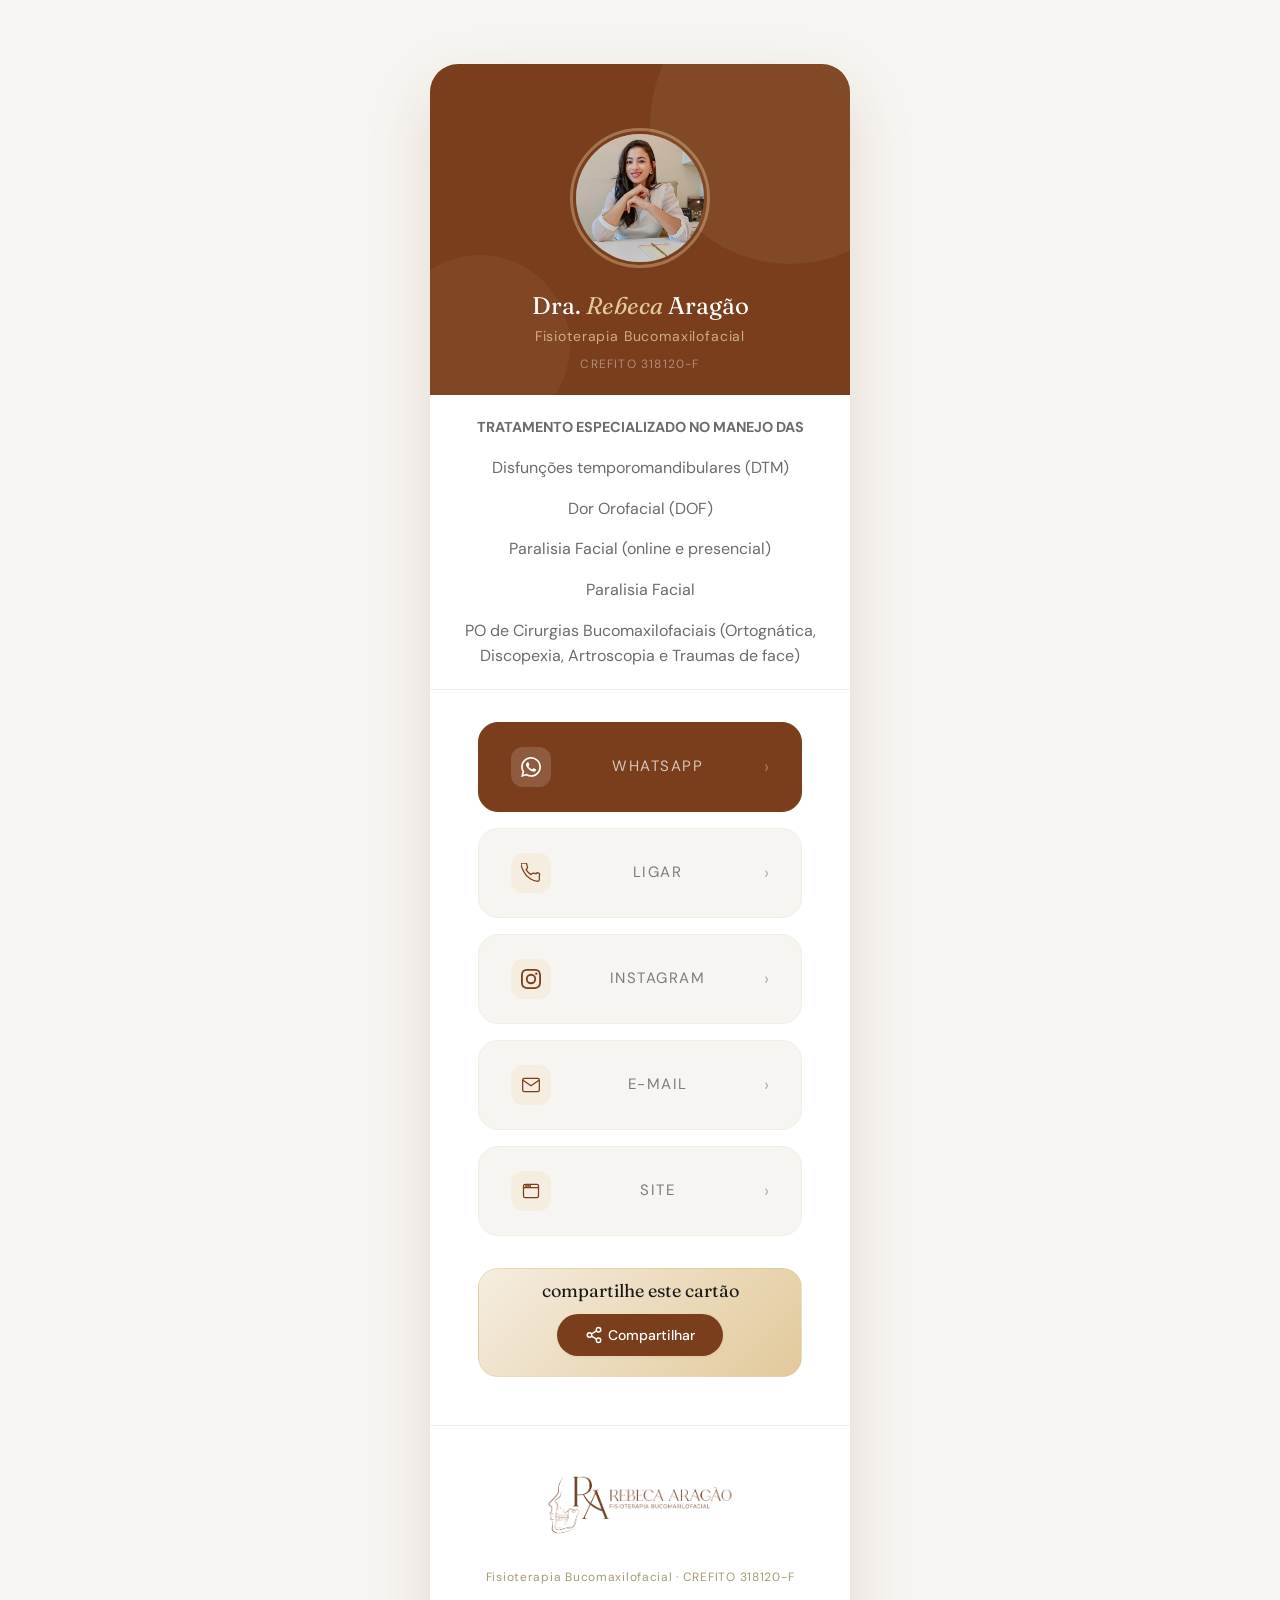
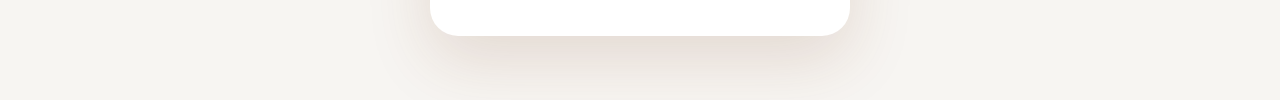
==== commit 4c32f74a: "amostra 7" ====
--- a/cartao.html
+++ b/cartao.html
@@ -99,13 +99,9 @@
       width: 100%;
       height: 100%;
       border-radius: 50%;
+      background: var(--marrom-medio);
       object-fit: cover;
-      object-position: top center;
-      background: var(--marrom-medio);
-      display: flex;
-      align-items: center;
-      justify-content: center;
-      overflow: hidden;
+      object-position: 20% 40%;
     }
 
     .vcard__photo-placeholder {
@@ -156,14 +152,25 @@
 
     /* Bio */
     .vcard__bio {
+      display: flex;
+      flex-direction: column;
+      gap: 15px;
+      align-items: center;
+      justify-content: center;
       padding: 20px;
       border-bottom: 1px solid var(--bege-claro);
+    }
+
+    .vcard__bio p {
+      text-align: center;
+      font-weight: bold;
+      text-transform: uppercase;
+      font-size: 0.9rem;
     }
 
     #itens {
       font-size: 1rem;
       color: var(--cinza-texto);
-      line-height: 1.75;
       text-align: center;
     }
 
@@ -296,6 +303,7 @@
       transition: all var(--transition-normal);
       box-shadow: var(--shadow-sm);
       margin-bottom: 20px;
+      gap: 5px;
     }
 
     .vcard__share-btn:hover {
@@ -321,6 +329,13 @@
       color: var(--oliva);
       letter-spacing: .06em;
     }
+
+    .vcard__logo {
+      width: 200px; /* Tamanho delicado para o cartão */
+      height: auto;
+      margin: 0 auto 12px auto;
+      display: block;
+    }
   </style>
 </head>
 
@@ -335,8 +350,7 @@
         <div class="vcard__photo-ring">
           <div class="vcard__photo">
 
-            <img src="assets/images/04.jpeg" alt="Dra. Rebeca Aragão"
-              style="width:100%;height:100%;object-fit:cover;border-radius:50%;" />
+            <img src="assets/images/01.jpeg" alt="Dra. Rebeca Aragão" class="vcard__photo" />
 
             <div class="vcard__photo-placeholder">
               <circle cx="12" cy="8" r="4" />
@@ -352,13 +366,12 @@
 
       <!-- Bio -->
       <div class="vcard__bio">
-        <p>
-        <div id="itens">DTM</div>
-        <div id="itens">Dor Orofacial</div>
-        <div id="itens">Zumbido</div>
+        <p>Tratamento especializado no manejo das</p>
+        <div id="itens">Disfunções temporomandibulares (DTM)</div>
+        <div id="itens">⁠Dor Orofacial (DOF)</div>
+        <div id="itens">Paralisia Facial (online e presencial)</div>
         <div id="itens">Paralisia Facial</div>
-        <div id="itens">Pós-operatório Bucomaxilofacial</div>
-        </p>
+        <div id="itens">PO de Cirurgias Bucomaxilofaciais (Ortognática, Discopexia, Artroscopia e Traumas de face)</div>
       </div>
 
       <!-- Ações -->
@@ -404,8 +417,8 @@
           <span class="vcard__btn-arrow">›</span>
         </a>
 
-        <a href="https://mail.google.com/mail/?view=cm&fs=1&to=rebecaaragao.fisio@gmail.com&su=Gostaria%20de%20saber%20mais%20sobre%20a%20fisioterapia%20bucomaxilofacial&body=Olá,%20Rebeca!%0A%0ATenho%20interesse%20em%20conhecer%20mais%20sobre%20o%20tratamento%20de%20fisioterapia%20bucomaxilofacial.%20Gostaria%20de%20entender%20como%20funciona%20o%20tratamento,%20quais%20são%20as%20indicações%20e%20como%20posso%20agendar%20uma%20avaliação.%0A%0AFico%20no%20aguardo!"
-          target="_blank" class="vcard__btn">
+        <a href="mailto:rebecaaragao.fisio@gmail.com?subject=Gostaria%20de%20saber%20mais%20sobre%20a%20fisioterapia%20bucomaxilofacial&body=Olá,%20Rebeca!%0A%0ATenho%20interesse%20em%20conhecer%20mais%20sobre%20o%20tratamento%20de%20fisioterapia%20bucomaxilofacial.%20Gostaria%20de%20entender%20como%20funciona%20o%20tratamento,%20quais%20são%20as%20indicações%20e%20como%20posso%20agendar%20uma%20avaliação.%0A%0AFico%20no%20aguardo!"
+          class="vcard__btn">
           <div class="vcard__btn-icon">
             <svg viewBox="0 0 24 24" fill="none" stroke="currentColor" stroke-width="1.5">
               <path d="M4 4h16c1.1 0 2 .9 2 2v12c0 1.1-.9 2-2 2H4c-1.1 0-2-.9-2-2V6c0-1.1.9-2 2-2z" />
@@ -455,6 +468,7 @@
 
       <!-- Rodapé do card -->
       <div class="vcard__footer">
+        <img src="assets/images/logocomnome.png" alt="Logo Dra. Rebeca Aragão" class="vcard__logo">
         <p>Fisioterapia Bucomaxilofacial · CREFITO 318120-F</p>
       </div>
 
--- a/css/style.css
+++ b/css/style.css
@@ -296,6 +296,24 @@
   animation: fab-pulse 2.5s ease-out infinite;
 }
 
+/* =========================================
+   ESTILOS DA LOGO (HERO E FOOTER)
+   ========================================= */
+
+.footer__logo-img {
+  width: 200px;
+  height: 70px;
+  margin-bottom: 1rem;
+  display: block;
+}
+
+/* Centraliza a logo do hero no mobile */
+@media (max-width: 768px) {
+  .hero__logo-img {
+    margin: 0 auto 1.5rem auto;
+  }
+}
+
 @keyframes fab-pulse {
   0% {
     transform: scale(1);
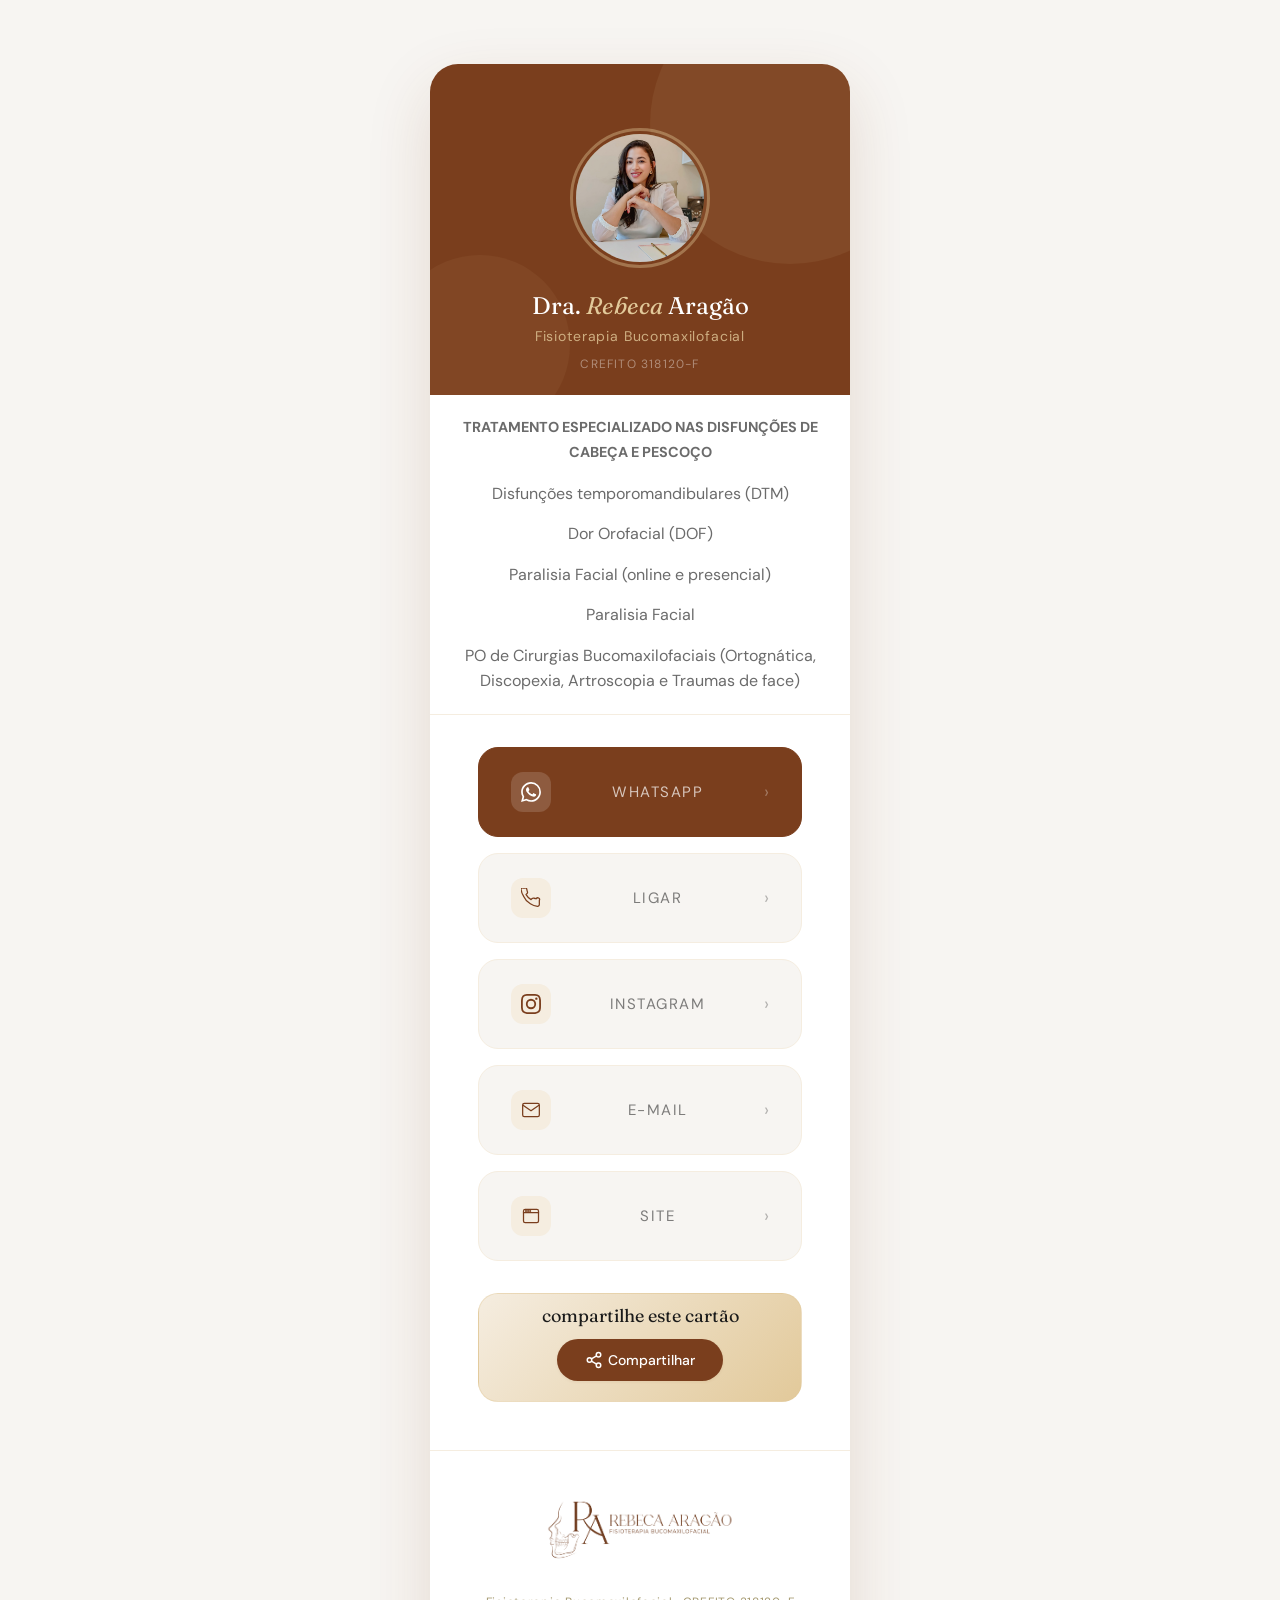
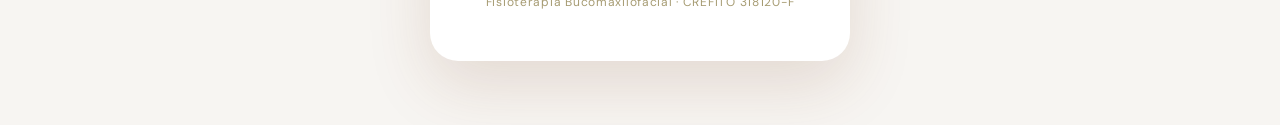
==== commit 04b9885b: "amostra 8" ====
--- a/cartao.html
+++ b/cartao.html
@@ -366,7 +366,7 @@
 
       <!-- Bio -->
       <div class="vcard__bio">
-        <p>Tratamento especializado no manejo das</p>
+        <p>Tratamento especializado nas disfunções de cabeça e pescoço</p>
         <div id="itens">Disfunções temporomandibulares (DTM)</div>
         <div id="itens">⁠Dor Orofacial (DOF)</div>
         <div id="itens">Paralisia Facial (online e presencial)</div>
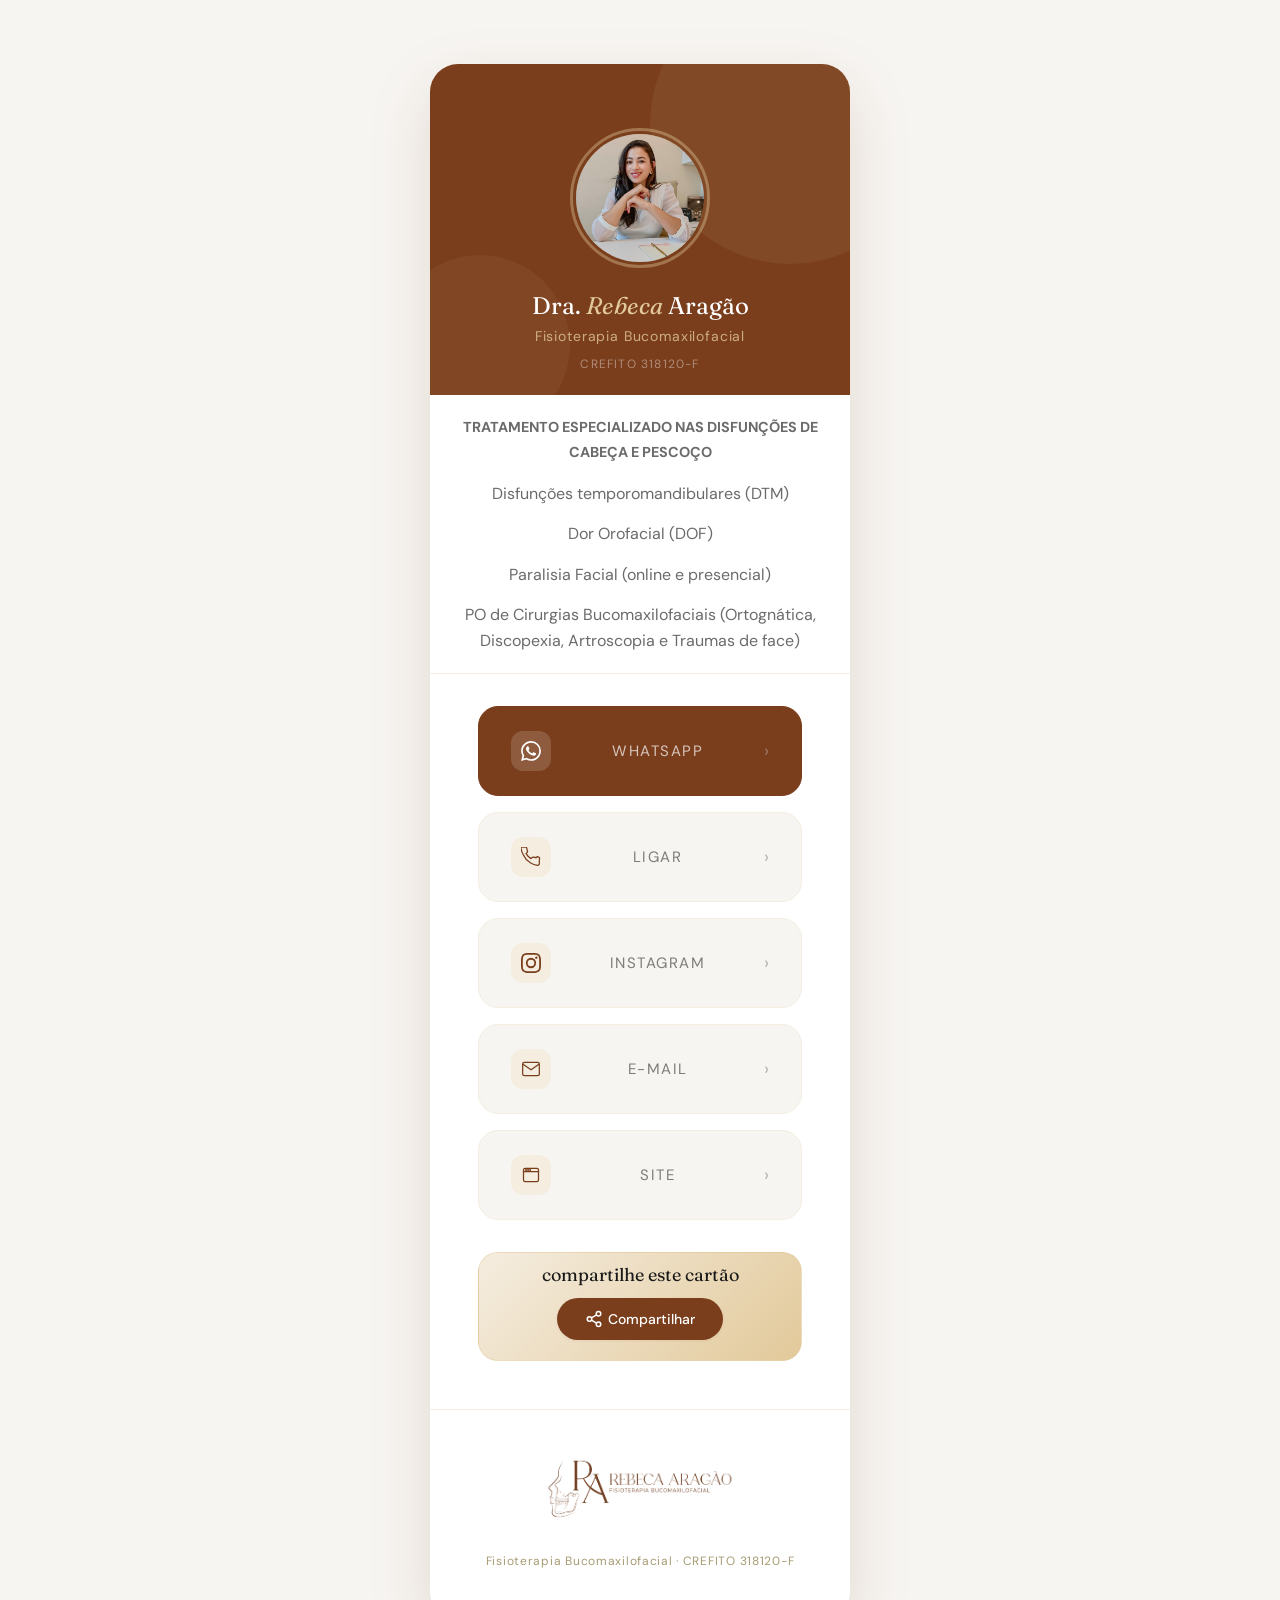
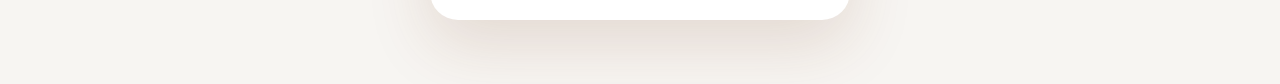
==== commit 9ad5f572: "amostra 8" ====
--- a/cartao.html
+++ b/cartao.html
@@ -370,7 +370,6 @@
         <div id="itens">Disfunções temporomandibulares (DTM)</div>
         <div id="itens">⁠Dor Orofacial (DOF)</div>
         <div id="itens">Paralisia Facial (online e presencial)</div>
-        <div id="itens">Paralisia Facial</div>
         <div id="itens">PO de Cirurgias Bucomaxilofaciais (Ortognática, Discopexia, Artroscopia e Traumas de face)</div>
       </div>
 
